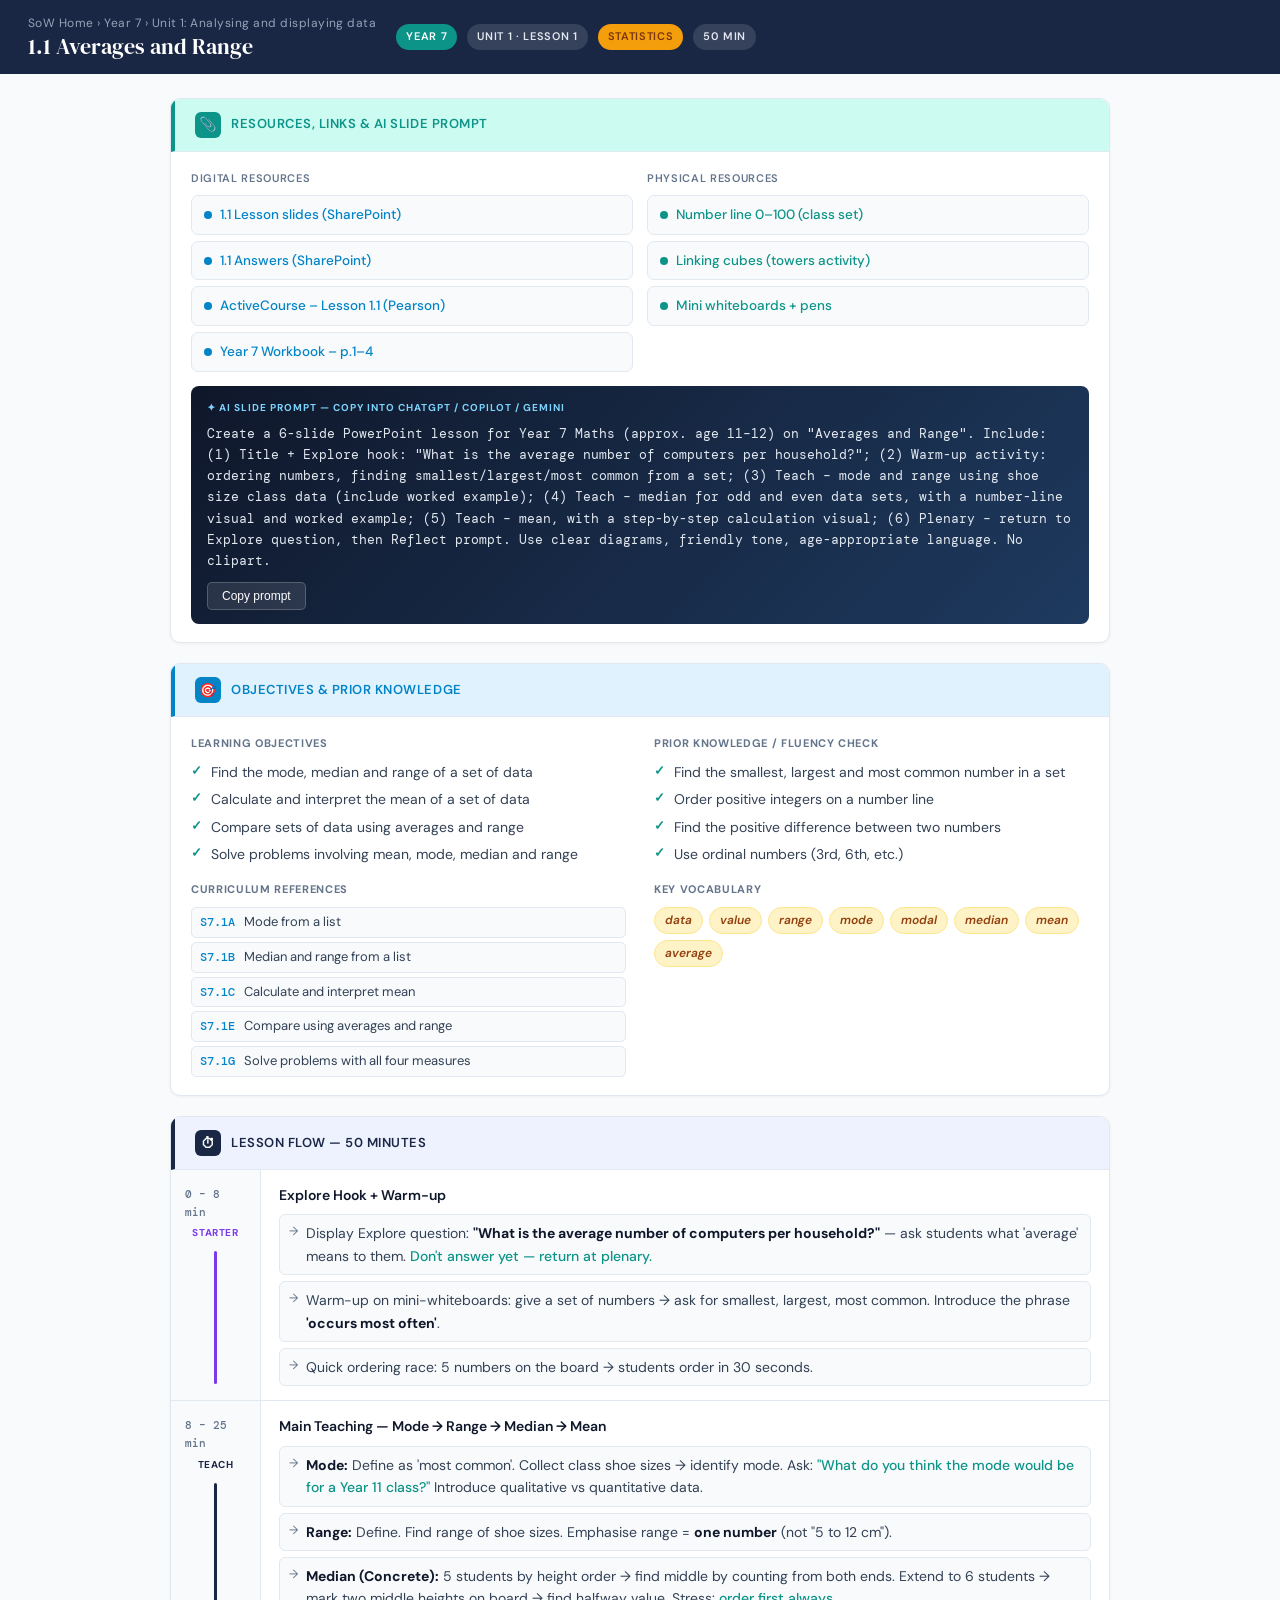
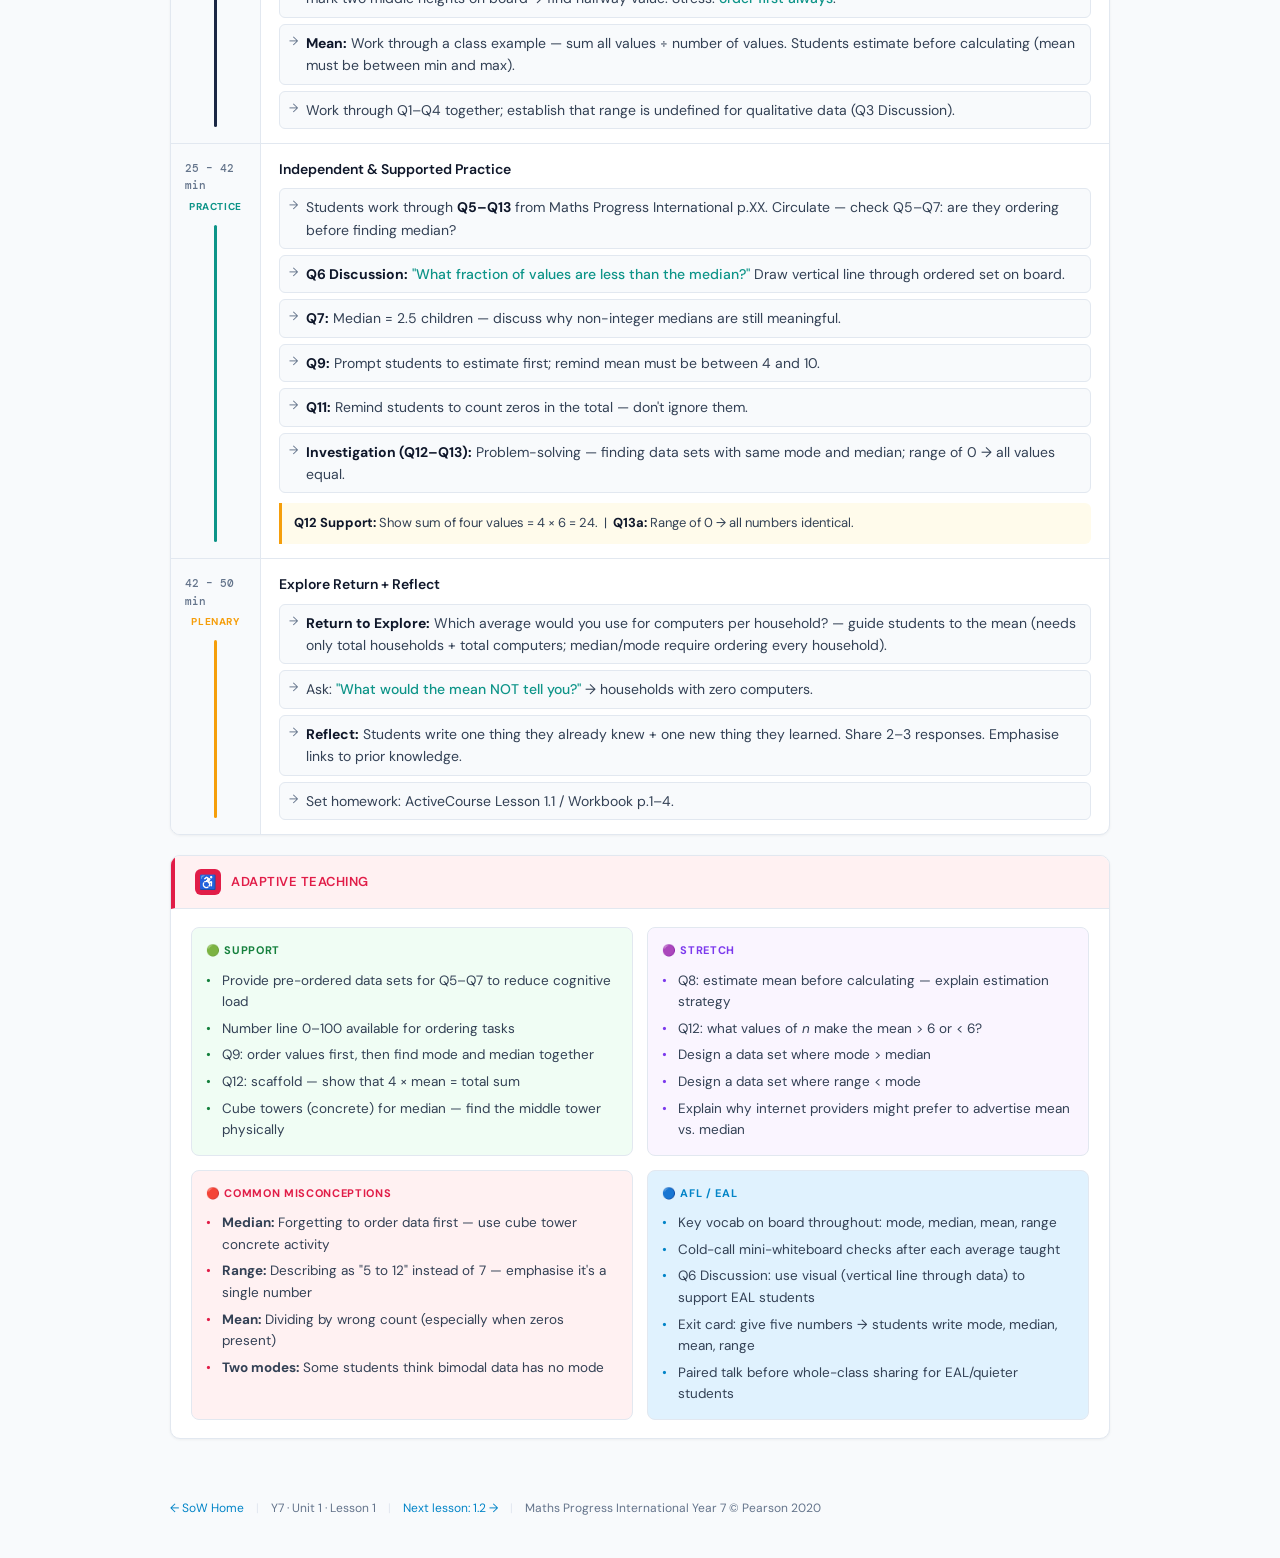
==== lessons/year7/y7-u1-l1.html @ 15810c58 "Create y7-u1-l1.html" ====
<!DOCTYPE html>
<html lang="en">
<head>
<meta charset="UTF-8">
<meta name="viewport" content="width=device-width, initial-scale=1.0">
<title>Y7 · U1 L1 · Averages and Range</title>
<link rel="preconnect" href="https://fonts.googleapis.com">
<link href="https://fonts.googleapis.com/css2?family=DM+Serif+Display&family=DM+Sans:wght@300;400;500;600&family=DM+Mono:wght@400;500&display=swap" rel="stylesheet">
<style>
  :root {
    --navy:    #1a2744;
    --navy-mid:#243257;
    --teal:    #0d9488;
    --teal-lt: #ccfbf1;
    --amber:   #f59e0b;
    --amber-lt:#fffbeb;
    --rose:    #e11d48;
    --rose-lt: #fff1f2;
    --sky:     #0284c7;
    --sky-lt:  #e0f2fe;
    --slate:   #64748b;
    --rule:    #e2e8f0;
    --bg:      #f8fafc;
    --white:   #ffffff;
    --text:    #0f172a;
    --text-mid:#334155;
    --radius:  10px;
  }
  *, *::before, *::after { box-sizing: border-box; margin: 0; padding: 0; }

  body {
    font-family: 'DM Sans', sans-serif;
    font-size: 15px;
    line-height: 1.6;
    color: var(--text);
    background: var(--bg);
  }

  /* ── TOP BAR ── */
  .topbar {
    background: var(--navy);
    color: white;
    padding: 14px 28px;
    display: flex;
    align-items: center;
    gap: 20px;
    flex-wrap: wrap;
  }
  .topbar-crumb {
    font-size: 12px;
    color: #94a3b8;
    letter-spacing: .04em;
  }
  .topbar-crumb a { color: #94a3b8; text-decoration: none; }
  .topbar-crumb a:hover { color: #e2e8f0; }
  .topbar-title {
    font-family: 'DM Serif Display', serif;
    font-size: 22px;
    color: white;
    line-height: 1.2;
    flex: 1;
  }
  .topbar-meta {
    display: flex;
    gap: 10px;
    flex-wrap: wrap;
  }
  .badge {
    font-size: 11px;
    font-weight: 600;
    letter-spacing: .06em;
    text-transform: uppercase;
    padding: 4px 10px;
    border-radius: 20px;
    background: rgba(255,255,255,.12);
    color: #e2e8f0;
  }
  .badge.teal  { background: var(--teal);  color: white; }
  .badge.amber { background: var(--amber); color: #78350f; }

  /* ── MAIN LAYOUT ── */
  .wrapper {
    max-width: 980px;
    margin: 0 auto;
    padding: 24px 20px 60px;
    display: flex;
    flex-direction: column;
    gap: 20px;
  }

  /* ── CARDS ── */
  .card {
    background: var(--white);
    border-radius: var(--radius);
    border: 1px solid var(--rule);
    overflow: hidden;
    box-shadow: 0 1px 3px rgba(0,0,0,.05);
  }
  .card-head {
    display: flex;
    align-items: center;
    gap: 10px;
    padding: 13px 20px;
    border-bottom: 1px solid var(--rule);
    font-weight: 600;
    font-size: 13px;
    letter-spacing: .04em;
    text-transform: uppercase;
    color: var(--text-mid);
  }
  .card-head .icon {
    width: 26px; height: 26px;
    border-radius: 6px;
    display: flex; align-items: center; justify-content: center;
    font-size: 14px;
    flex-shrink: 0;
  }
  .card-body { padding: 18px 20px; }

  /* section accent colours */
  .s-resources .card-head { border-left: 4px solid var(--teal);   background: var(--teal-lt);  color: var(--teal); }
  .s-resources .icon      { background: var(--teal);  color: white; }
  .s-objectives .card-head { border-left: 4px solid var(--sky);   background: var(--sky-lt);   color: var(--sky); }
  .s-objectives .icon      { background: var(--sky);  color: white; }
  .s-flow .card-head       { border-left: 4px solid var(--navy);  background: #eef2ff; color: var(--navy); }
  .s-flow .icon            { background: var(--navy); color: white; }
  .s-adaptive .card-head   { border-left: 4px solid var(--rose);  background: var(--rose-lt);  color: var(--rose); }
  .s-adaptive .icon        { background: var(--rose); color: white; }

  /* ── SECTION 2: RESOURCES ── */
  .res-grid {
    display: grid;
    grid-template-columns: 1fr 1fr;
    gap: 14px;
  }
  @media (max-width: 620px) { .res-grid { grid-template-columns: 1fr; } }

  .res-block h4 {
    font-size: 11px;
    font-weight: 600;
    text-transform: uppercase;
    letter-spacing: .06em;
    color: var(--slate);
    margin-bottom: 8px;
  }
  .res-links { display: flex; flex-direction: column; gap: 6px; }
  .res-link {
    display: flex;
    align-items: center;
    gap: 8px;
    padding: 8px 12px;
    border-radius: 7px;
    background: #f8fafc;
    border: 1px solid var(--rule);
    text-decoration: none;
    color: var(--sky);
    font-size: 13.5px;
    font-weight: 500;
    transition: background .15s, border-color .15s;
  }
  .res-link:hover { background: var(--sky-lt); border-color: var(--sky); }
  .res-link .dot {
    width: 8px; height: 8px;
    border-radius: 50%;
    background: var(--sky);
    flex-shrink: 0;
  }
  .res-link.physical { color: var(--teal); }
  .res-link.physical .dot { background: var(--teal); }

  .ai-box {
    margin-top: 14px;
    padding: 14px 16px;
    background: linear-gradient(135deg, #0f172a 0%, #1e3a5f 100%);
    border-radius: 8px;
    color: white;
  }
  .ai-box-label {
    font-size: 10px;
    font-weight: 700;
    letter-spacing: .1em;
    text-transform: uppercase;
    color: #7dd3fc;
    margin-bottom: 8px;
  }
  .ai-prompt {
    font-family: 'DM Mono', monospace;
    font-size: 12.5px;
    line-height: 1.7;
    color: #e2e8f0;
    white-space: pre-wrap;
    cursor: text;
    user-select: all;
  }
  .copy-btn {
    margin-top: 10px;
    padding: 6px 14px;
    background: rgba(255,255,255,.1);
    border: 1px solid rgba(255,255,255,.2);
    border-radius: 5px;
    color: white;
    font-size: 12px;
    cursor: pointer;
    transition: background .15s;
  }
  .copy-btn:hover { background: rgba(255,255,255,.2); }

  /* ── SECTION 3: OBJECTIVES ── */
  .obj-cols {
    display: grid;
    grid-template-columns: 1fr 1fr;
    gap: 16px 28px;
  }
  @media (max-width: 620px) { .obj-cols { grid-template-columns: 1fr; } }

  .obj-block h4 {
    font-size: 11px; font-weight: 700;
    text-transform: uppercase; letter-spacing: .06em;
    color: var(--slate); margin-bottom: 8px;
  }
  .pill-list { display: flex; flex-wrap: wrap; gap: 6px; margin-bottom: 12px; }
  .pill {
    font-size: 12px; font-weight: 500;
    padding: 3px 10px; border-radius: 20px;
    background: var(--sky-lt); color: var(--sky);
    border: 1px solid #bae6fd;
  }
  .check-list { list-style: none; display: flex; flex-direction: column; gap: 5px; }
  .check-list li {
    padding-left: 20px; position: relative;
    font-size: 14px; color: var(--text-mid);
  }
  .check-list li::before {
    content: '✓'; position: absolute; left: 0;
    color: var(--teal); font-weight: 700; font-size: 13px;
  }

  .curr-ref-list { list-style: none; display: flex; flex-direction: column; gap: 4px; }
  .curr-ref-list li {
    font-size: 13px; color: var(--text-mid);
    padding: 4px 8px; border-radius: 5px;
    background: #f8fafc; border: 1px solid var(--rule);
  }
  .curr-ref-list li code {
    font-family: 'DM Mono', monospace; font-size: 11.5px;
    color: var(--sky); font-weight: 500; margin-right: 6px;
  }

  .kw-list { display: flex; flex-wrap: wrap; gap: 6px; }
  .kw {
    font-size: 12px; font-weight: 600;
    padding: 3px 10px; border-radius: 20px;
    background: #fef3c7; color: #92400e;
    border: 1px solid #fde68a;
    font-style: italic;
  }

  /* ── SECTION 4: LESSON FLOW ── */
  .phase-list { display: flex; flex-direction: column; gap: 0; }
  .phase {
    display: grid;
    grid-template-columns: 90px 1fr;
    gap: 0;
    border-bottom: 1px solid var(--rule);
  }
  .phase:last-child { border-bottom: none; }

  .phase-time {
    padding: 16px 14px;
    background: #f8fafc;
    border-right: 1px solid var(--rule);
    display: flex; flex-direction: column;
    align-items: center; justify-content: flex-start;
    gap: 4px;
  }
  .phase-mins {
    font-family: 'DM Mono', monospace;
    font-size: 11px; font-weight: 500; color: var(--slate);
  }
  .phase-label {
    font-size: 10px; font-weight: 700;
    letter-spacing: .06em; text-transform: uppercase;
    text-align: center;
  }
  .phase-bar {
    width: 3px; border-radius: 3px; margin-top: 6px;
    flex: 1; min-height: 20px;
  }
  .ph-starter .phase-label { color: #7c3aed; }
  .ph-starter .phase-bar   { background: #7c3aed; }
  .ph-teach   .phase-label { color: var(--navy); }
  .ph-teach   .phase-bar   { background: var(--navy); }
  .ph-practice .phase-label { color: var(--teal); }
  .ph-practice .phase-bar   { background: var(--teal); }
  .ph-plenary .phase-label  { color: var(--amber); }
  .ph-plenary .phase-bar    { background: var(--amber); }

  .phase-content { padding: 14px 18px; }
  .phase-content h4 {
    font-size: 14px; font-weight: 600; margin-bottom: 8px; color: var(--text);
  }
  .flow-list { list-style: none; display: flex; flex-direction: column; gap: 6px; }
  .flow-list li {
    font-size: 14px; color: var(--text-mid);
    padding: 7px 12px; border-radius: 6px;
    background: #f8fafc; border: 1px solid var(--rule);
    position: relative; padding-left: 26px;
  }
  .flow-list li::before {
    content: '→'; position: absolute; left: 9px;
    color: var(--slate); font-size: 12px;
  }
  .flow-list li strong { color: var(--text); }
  .flow-list li em { color: var(--teal); font-style: normal; font-weight: 500; }

  .q-note {
    margin-top: 10px; padding: 10px 12px;
    background: #fffbeb; border-left: 3px solid var(--amber);
    border-radius: 0 6px 6px 0; font-size: 13px; color: var(--text-mid);
  }
  .q-note strong { color: var(--text); }

  /* ── SECTION 5: ADAPTIVE TEACHING ── */
  .adaptive-grid {
    display: grid;
    grid-template-columns: 1fr 1fr;
    gap: 14px;
  }
  @media (max-width: 620px) { .adaptive-grid { grid-template-columns: 1fr; } }

  .ada-block {
    border-radius: 8px; padding: 14px;
    border: 1px solid var(--rule);
  }
  .ada-block h4 {
    font-size: 11px; font-weight: 700;
    text-transform: uppercase; letter-spacing: .06em;
    margin-bottom: 10px; display: flex; align-items: center; gap: 6px;
  }
  .ada-block ul { list-style: none; display: flex; flex-direction: column; gap: 5px; }
  .ada-block ul li {
    font-size: 13.5px; color: var(--text-mid);
    padding-left: 16px; position: relative;
  }
  .ada-block ul li::before { content: '•'; position: absolute; left: 0; }

  .ada-support { background: #f0fdf4; }
  .ada-support h4 { color: #15803d; }
  .ada-support ul li::before { color: #15803d; }

  .ada-stretch { background: #faf5ff; }
  .ada-stretch h4 { color: #7c3aed; }
  .ada-stretch ul li::before { color: #7c3aed; }

  .ada-misc { background: var(--rose-lt); }
  .ada-misc h4 { color: var(--rose); }
  .ada-misc ul li::before { color: var(--rose); }

  .ada-afl { background: var(--sky-lt); }
  .ada-afl h4 { color: var(--sky); }
  .ada-afl ul li::before { color: var(--sky); }

  /* ── FOOTER ── */
  .footer {
    max-width: 980px; margin: 0 auto; padding: 0 20px 40px;
    display: flex; gap: 12px; flex-wrap: wrap;
    align-items: center; font-size: 12px; color: var(--slate);
  }
  .footer a { color: var(--sky); text-decoration: none; }
  .footer a:hover { text-decoration: underline; }
  .footer-sep { color: var(--rule); }
</style>
</head>
<body>

<!-- TOP BAR -->
<div class="topbar">
  <div>
    <div class="topbar-crumb">
      <a href="../index.html">SoW Home</a> › Year 7 › Unit 1: Analysing and displaying data
    </div>
    <div class="topbar-title">1.1 Averages and Range</div>
  </div>
  <div class="topbar-meta">
    <span class="badge teal">Year 7</span>
    <span class="badge">Unit 1 · Lesson 1</span>
    <span class="badge amber">Statistics</span>
    <span class="badge">50 min</span>
  </div>
</div>

<div class="wrapper">

  <!-- ═══ SECTION 2: RESOURCES & AI PROMPT (top, visible first) ═══ -->
  <div class="card s-resources">
    <div class="card-head">
      <div class="icon">📎</div>
      Resources, Links &amp; AI Slide Prompt
    </div>
    <div class="card-body">
      <div class="res-grid">

        <div class="res-block">
          <h4>Digital Resources</h4>
          <div class="res-links">
            <a href="#" class="res-link">
              <span class="dot"></span>1.1 Lesson slides (SharePoint)
            </a>
            <a href="#" class="res-link">
              <span class="dot"></span>1.1 Answers (SharePoint)
            </a>
            <a href="#" class="res-link">
              <span class="dot"></span>ActiveCourse – Lesson 1.1 (Pearson)
            </a>
            <a href="#" class="res-link">
              <span class="dot"></span>Year 7 Workbook – p.1–4
            </a>
          </div>
        </div>

        <div class="res-block">
          <h4>Physical Resources</h4>
          <div class="res-links">
            <a href="#" class="res-link physical">
              <span class="dot"></span>Number line 0–100 (class set)
            </a>
            <a href="#" class="res-link physical">
              <span class="dot"></span>Linking cubes (towers activity)
            </a>
            <a href="#" class="res-link physical">
              <span class="dot"></span>Mini whiteboards + pens
            </a>
          </div>
        </div>

      </div>

      <div class="ai-box">
        <div class="ai-box-label">✦ AI Slide Prompt — copy into ChatGPT / Copilot / Gemini</div>
        <div class="ai-prompt" id="aiPrompt">Create a 6-slide PowerPoint lesson for Year 7 Maths (approx. age 11–12) on "Averages and Range". Include: (1) Title + Explore hook: "What is the average number of computers per household?"; (2) Warm-up activity: ordering numbers, finding smallest/largest/most common from a set; (3) Teach – mode and range using shoe size class data (include worked example); (4) Teach – median for odd and even data sets, with a number-line visual and worked example; (5) Teach – mean, with a step-by-step calculation visual; (6) Plenary – return to Explore question, then Reflect prompt. Use clear diagrams, friendly tone, age-appropriate language. No clipart.</div>
        <button class="copy-btn" onclick="copyPrompt()">Copy prompt</button>
      </div>
    </div>
  </div>

  <!-- ═══ SECTION 3: OBJECTIVES & PRIOR KNOWLEDGE ═══ -->
  <div class="card s-objectives">
    <div class="card-head">
      <div class="icon">🎯</div>
      Objectives &amp; Prior Knowledge
    </div>
    <div class="card-body">
      <div class="obj-cols">

        <div class="obj-block">
          <h4>Learning Objectives</h4>
          <ul class="check-list">
            <li>Find the mode, median and range of a set of data</li>
            <li>Calculate and interpret the mean of a set of data</li>
            <li>Compare sets of data using averages and range</li>
            <li>Solve problems involving mean, mode, median and range</li>
          </ul>
        </div>

        <div class="obj-block">
          <h4>Prior Knowledge / Fluency Check</h4>
          <ul class="check-list">
            <li>Find the smallest, largest and most common number in a set</li>
            <li>Order positive integers on a number line</li>
            <li>Find the positive difference between two numbers</li>
            <li>Use ordinal numbers (3rd, 6th, etc.)</li>
          </ul>
        </div>

        <div class="obj-block">
          <h4>Curriculum References</h4>
          <ul class="curr-ref-list">
            <li><code>S7.1A</code> Mode from a list</li>
            <li><code>S7.1B</code> Median and range from a list</li>
            <li><code>S7.1C</code> Calculate and interpret mean</li>
            <li><code>S7.1E</code> Compare using averages and range</li>
            <li><code>S7.1G</code> Solve problems with all four measures</li>
          </ul>
        </div>

        <div class="obj-block">
          <h4>Key Vocabulary</h4>
          <div class="kw-list">
            <span class="kw">data</span>
            <span class="kw">value</span>
            <span class="kw">range</span>
            <span class="kw">mode</span>
            <span class="kw">modal</span>
            <span class="kw">median</span>
            <span class="kw">mean</span>
            <span class="kw">average</span>
          </div>
        </div>

      </div>
    </div>
  </div>

  <!-- ═══ SECTION 4: LESSON FLOW ═══ -->
  <div class="card s-flow">
    <div class="card-head">
      <div class="icon">⏱</div>
      Lesson Flow — 50 minutes
    </div>
    <div class="card-body" style="padding: 0;">
      <div class="phase-list">

        <!-- STARTER -->
        <div class="phase ph-starter">
          <div class="phase-time">
            <div class="phase-mins">0 – 8 min</div>
            <div class="phase-label">Starter</div>
            <div class="phase-bar"></div>
          </div>
          <div class="phase-content">
            <h4>Explore Hook + Warm-up</h4>
            <ul class="flow-list">
              <li>Display Explore question: <strong>"What is the average number of computers per household?"</strong> — ask students what 'average' means to them. <em>Don't answer yet — return at plenary.</em></li>
              <li>Warm-up on mini-whiteboards: give a set of numbers → ask for smallest, largest, most common. Introduce the phrase <strong>'occurs most often'</strong>.</li>
              <li>Quick ordering race: 5 numbers on the board → students order in 30 seconds.</li>
            </ul>
          </div>
        </div>

        <!-- TEACH -->
        <div class="phase ph-teach">
          <div class="phase-time">
            <div class="phase-mins">8 – 25 min</div>
            <div class="phase-label">Teach</div>
            <div class="phase-bar"></div>
          </div>
          <div class="phase-content">
            <h4>Main Teaching — Mode → Range → Median → Mean</h4>
            <ul class="flow-list">
              <li><strong>Mode:</strong> Define as 'most common'. Collect class shoe sizes → identify mode. Ask: <em>"What do you think the mode would be for a Year 11 class?"</em> Introduce qualitative vs quantitative data.</li>
              <li><strong>Range:</strong> Define. Find range of shoe sizes. Emphasise range = <strong>one number</strong> (not "5 to 12 cm").</li>
              <li><strong>Median (Concrete):</strong> 5 students by height order → find middle by counting from both ends. Extend to 6 students → mark two middle heights on board → find halfway value. Stress: <em>order first always</em>.</li>
              <li><strong>Mean:</strong> Work through a class example — sum all values ÷ number of values. Students estimate before calculating (mean must be between min and max).</li>
              <li>Work through Q1–Q4 together; establish that range is undefined for qualitative data (Q3 Discussion).</li>
            </ul>
          </div>
        </div>

        <!-- PRACTICE -->
        <div class="phase ph-practice">
          <div class="phase-time">
            <div class="phase-mins">25 – 42 min</div>
            <div class="phase-label">Practice</div>
            <div class="phase-bar"></div>
          </div>
          <div class="phase-content">
            <h4>Independent &amp; Supported Practice</h4>
            <ul class="flow-list">
              <li>Students work through <strong>Q5–Q13</strong> from Maths Progress International p.XX. Circulate — check Q5–Q7: are they ordering before finding median?</li>
              <li><strong>Q6 Discussion:</strong> <em>"What fraction of values are less than the median?"</em> Draw vertical line through ordered set on board.</li>
              <li><strong>Q7:</strong> Median = 2.5 children — discuss why non-integer medians are still meaningful.</li>
              <li><strong>Q9:</strong> Prompt students to estimate first; remind mean must be between 4 and 10.</li>
              <li><strong>Q11:</strong> Remind students to count zeros in the total — don't ignore them.</li>
              <li><strong>Investigation (Q12–Q13):</strong> Problem-solving — finding data sets with same mode and median; range of 0 → all values equal.</li>
            </ul>
            <div class="q-note">
              <strong>Q12 Support:</strong> Show sum of four values = 4 × 6 = 24. &nbsp;|&nbsp;
              <strong>Q13a:</strong> Range of 0 → all numbers identical.
            </div>
          </div>
        </div>

        <!-- PLENARY -->
        <div class="phase ph-plenary">
          <div class="phase-time">
            <div class="phase-mins">42 – 50 min</div>
            <div class="phase-label">Plenary</div>
            <div class="phase-bar"></div>
          </div>
          <div class="phase-content">
            <h4>Explore Return + Reflect</h4>
            <ul class="flow-list">
              <li><strong>Return to Explore:</strong> Which average would you use for computers per household? — guide students to the mean (needs only total households + total computers; median/mode require ordering every household).</li>
              <li>Ask: <em>"What would the mean NOT tell you?"</em> → households with zero computers.</li>
              <li><strong>Reflect:</strong> Students write one thing they already knew + one new thing they learned. Share 2–3 responses. Emphasise links to prior knowledge.</li>
              <li>Set homework: ActiveCourse Lesson 1.1 / Workbook p.1–4.</li>
            </ul>
          </div>
        </div>

      </div>
    </div>
  </div>

  <!-- ═══ SECTION 5: ADAPTIVE TEACHING ═══ -->
  <div class="card s-adaptive">
    <div class="card-head">
      <div class="icon">♿</div>
      Adaptive Teaching
    </div>
    <div class="card-body">
      <div class="adaptive-grid">

        <div class="ada-block ada-support">
          <h4>🟢 Support</h4>
          <ul>
            <li>Provide pre-ordered data sets for Q5–Q7 to reduce cognitive load</li>
            <li>Number line 0–100 available for ordering tasks</li>
            <li>Q9: order values first, then find mode and median together</li>
            <li>Q12: scaffold — show that 4 × mean = total sum</li>
            <li>Cube towers (concrete) for median — find the middle tower physically</li>
          </ul>
        </div>

        <div class="ada-block ada-stretch">
          <h4>🟣 Stretch</h4>
          <ul>
            <li>Q8: estimate mean before calculating — explain estimation strategy</li>
            <li>Q12: what values of <em>n</em> make the mean &gt; 6 or &lt; 6?</li>
            <li>Design a data set where mode &gt; median</li>
            <li>Design a data set where range &lt; mode</li>
            <li>Explain why internet providers might prefer to advertise mean vs. median</li>
          </ul>
        </div>

        <div class="ada-block ada-misc">
          <h4>🔴 Common Misconceptions</h4>
          <ul>
            <li><strong>Median:</strong> Forgetting to order data first — use cube tower concrete activity</li>
            <li><strong>Range:</strong> Describing as "5 to 12" instead of 7 — emphasise it's a single number</li>
            <li><strong>Mean:</strong> Dividing by wrong count (especially when zeros present)</li>
            <li><strong>Two modes:</strong> Some students think bimodal data has no mode</li>
          </ul>
        </div>

        <div class="ada-block ada-afl">
          <h4>🔵 AFL / EAL</h4>
          <ul>
            <li>Key vocab on board throughout: mode, median, mean, range</li>
            <li>Cold-call mini-whiteboard checks after each average taught</li>
            <li>Q6 Discussion: use visual (vertical line through data) to support EAL students</li>
            <li>Exit card: give five numbers → students write mode, median, mean, range</li>
            <li>Paired talk before whole-class sharing for EAL/quieter students</li>
          </ul>
        </div>

      </div>
    </div>
  </div>

</div><!-- /wrapper -->

<!-- FOOTER -->
<div class="footer">
  <a href="../index.html">← SoW Home</a>
  <span class="footer-sep">|</span>
  <span>Y7 · Unit 1 · Lesson 1</span>
  <span class="footer-sep">|</span>
  <a href="y7-u1-l2.html">Next lesson: 1.2 →</a>
  <span class="footer-sep">|</span>
  <span>Maths Progress International Year 7 © Pearson 2020</span>
</div>

<script>
function copyPrompt() {
  const text = document.getElementById('aiPrompt').innerText;
  navigator.clipboard.writeText(text).then(() => {
    const btn = document.querySelector('.copy-btn');
    btn.textContent = '✓ Copied!';
    setTimeout(() => { btn.textContent = 'Copy prompt'; }, 2000);
  });
}
</script>
</body>
</html>
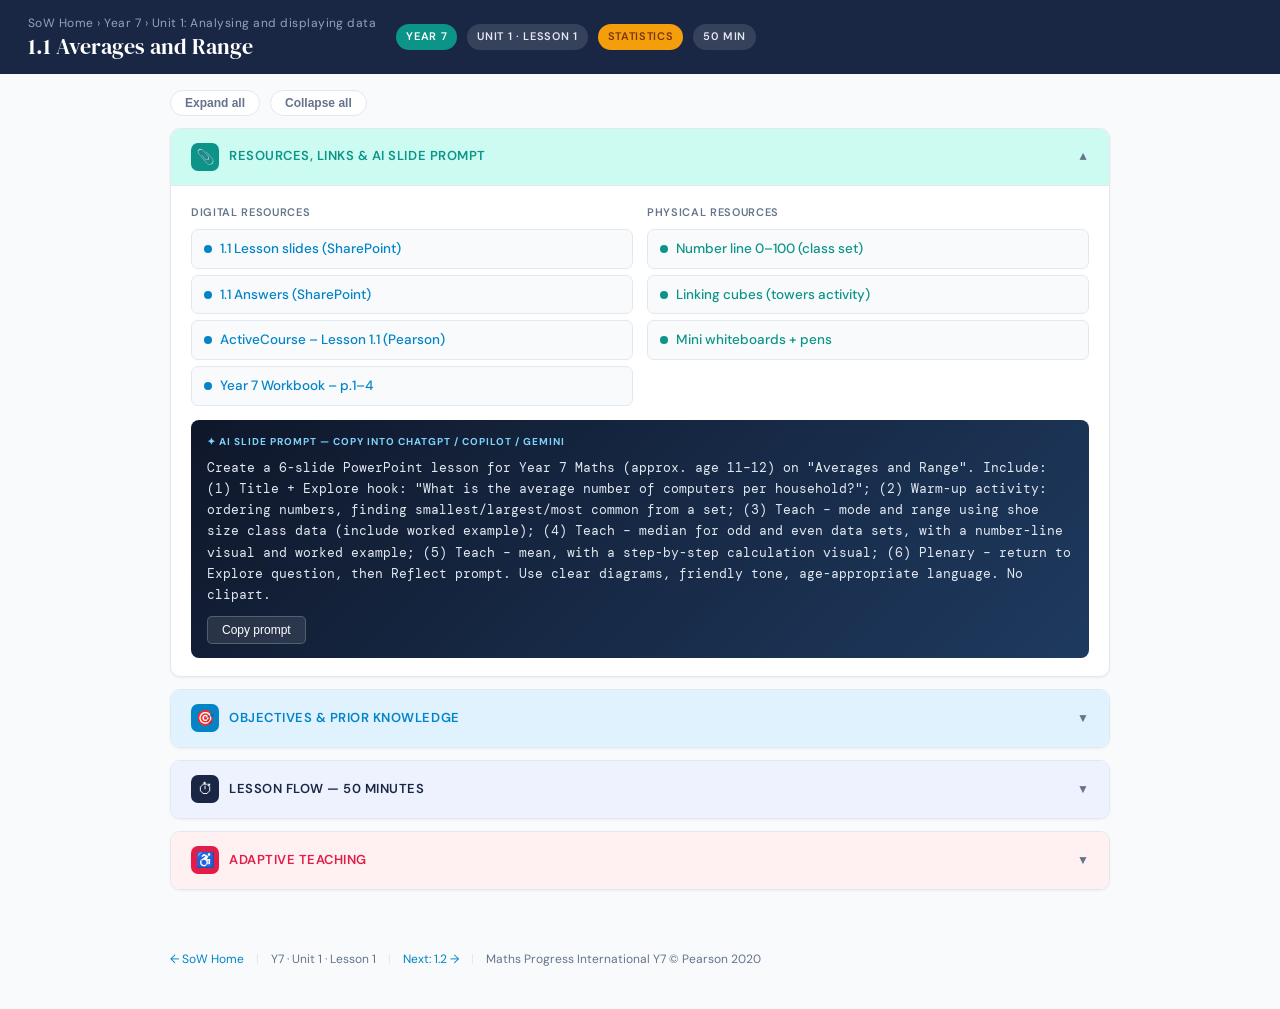
==== commit 88dce5d6: "Update y7-u1-l1.html" ====
--- a/lessons/year7/y7-u1-l1.html
+++ b/lessons/year7/y7-u1-l1.html
@@ -9,7 +9,6 @@
 <style>
   :root {
     --navy:    #1a2744;
-    --navy-mid:#243257;
     --teal:    #0d9488;
     --teal-lt: #ccfbf1;
     --amber:   #f59e0b;
@@ -46,326 +45,179 @@
     gap: 20px;
     flex-wrap: wrap;
   }
-  .topbar-crumb {
-    font-size: 12px;
-    color: #94a3b8;
-    letter-spacing: .04em;
-  }
+  .topbar-crumb { font-size: 12px; color: #94a3b8; letter-spacing: .04em; }
   .topbar-crumb a { color: #94a3b8; text-decoration: none; }
   .topbar-crumb a:hover { color: #e2e8f0; }
   .topbar-title {
     font-family: 'DM Serif Display', serif;
-    font-size: 22px;
-    color: white;
-    line-height: 1.2;
-    flex: 1;
-  }
-  .topbar-meta {
-    display: flex;
-    gap: 10px;
-    flex-wrap: wrap;
-  }
+    font-size: 22px; color: white; line-height: 1.2; flex: 1;
+  }
+  .topbar-meta { display: flex; gap: 10px; flex-wrap: wrap; }
   .badge {
-    font-size: 11px;
-    font-weight: 600;
-    letter-spacing: .06em;
-    text-transform: uppercase;
-    padding: 4px 10px;
-    border-radius: 20px;
-    background: rgba(255,255,255,.12);
-    color: #e2e8f0;
-  }
-  .badge.teal  { background: var(--teal);  color: white; }
+    font-size: 11px; font-weight: 600; letter-spacing: .06em;
+    text-transform: uppercase; padding: 4px 10px; border-radius: 20px;
+    background: rgba(255,255,255,.12); color: #e2e8f0;
+  }
+  .badge.teal  { background: var(--teal); color: white; }
   .badge.amber { background: var(--amber); color: #78350f; }
 
-  /* ── MAIN LAYOUT ── */
+  /* ── EXPAND / COLLAPSE CONTROLS ── */
+  .controls {
+    max-width: 980px; margin: 16px auto 0; padding: 0 20px;
+    display: flex; gap: 10px; align-items: center;
+  }
+  .ctrl-btn {
+    font-size: 12px; font-weight: 600; padding: 5px 14px;
+    border-radius: 20px; border: 1px solid var(--rule);
+    background: white; color: var(--slate); cursor: pointer;
+    transition: all .15s;
+  }
+  .ctrl-btn:hover { background: var(--navy); color: white; border-color: var(--navy); }
+
+  /* ── WRAPPER ── */
   .wrapper {
-    max-width: 980px;
-    margin: 0 auto;
-    padding: 24px 20px 60px;
-    display: flex;
-    flex-direction: column;
-    gap: 20px;
-  }
-
-  /* ── CARDS ── */
+    max-width: 980px; margin: 12px auto 0;
+    padding: 0 20px 60px;
+    display: flex; flex-direction: column; gap: 12px;
+  }
+
+  /* ── COLLAPSIBLE CARD ── */
   .card {
-    background: var(--white);
-    border-radius: var(--radius);
-    border: 1px solid var(--rule);
-    overflow: hidden;
+    background: var(--white); border-radius: var(--radius);
+    border: 1px solid var(--rule); overflow: hidden;
     box-shadow: 0 1px 3px rgba(0,0,0,.05);
   }
   .card-head {
-    display: flex;
-    align-items: center;
-    gap: 10px;
-    padding: 13px 20px;
-    border-bottom: 1px solid var(--rule);
-    font-weight: 600;
-    font-size: 13px;
-    letter-spacing: .04em;
-    text-transform: uppercase;
-    color: var(--text-mid);
-  }
-  .card-head .icon {
-    width: 26px; height: 26px;
-    border-radius: 6px;
+    display: flex; align-items: center; gap: 10px;
+    padding: 14px 20px; cursor: pointer;
+    user-select: none; transition: background .15s;
+    border-bottom: 1px solid transparent;
+  }
+  .card-head:hover { filter: brightness(.97); }
+  .card.open .card-head { border-bottom-color: var(--rule); }
+
+  .head-icon {
+    width: 28px; height: 28px; border-radius: 7px;
     display: flex; align-items: center; justify-content: center;
-    font-size: 14px;
-    flex-shrink: 0;
-  }
+    font-size: 15px; flex-shrink: 0;
+  }
+  .head-label {
+    font-weight: 600; font-size: 13px;
+    letter-spacing: .04em; text-transform: uppercase; flex: 1;
+  }
+  .head-chevron {
+    font-size: 12px; color: var(--slate);
+    transition: transform .25s; flex-shrink: 0;
+  }
+  .card.open .head-chevron { transform: rotate(180deg); }
+
+  /* animated collapse using grid trick */
+  .card-body-wrap {
+    display: grid;
+    grid-template-rows: 0fr;
+    transition: grid-template-rows .28s ease;
+  }
+  .card.open .card-body-wrap { grid-template-rows: 1fr; }
+  .card-body-inner { overflow: hidden; }
   .card-body { padding: 18px 20px; }
 
   /* section accent colours */
-  .s-resources .card-head { border-left: 4px solid var(--teal);   background: var(--teal-lt);  color: var(--teal); }
-  .s-resources .icon      { background: var(--teal);  color: white; }
-  .s-objectives .card-head { border-left: 4px solid var(--sky);   background: var(--sky-lt);   color: var(--sky); }
-  .s-objectives .icon      { background: var(--sky);  color: white; }
-  .s-flow .card-head       { border-left: 4px solid var(--navy);  background: #eef2ff; color: var(--navy); }
-  .s-flow .icon            { background: var(--navy); color: white; }
-  .s-adaptive .card-head   { border-left: 4px solid var(--rose);  background: var(--rose-lt);  color: var(--rose); }
-  .s-adaptive .icon        { background: var(--rose); color: white; }
-
-  /* ── SECTION 2: RESOURCES ── */
-  .res-grid {
-    display: grid;
-    grid-template-columns: 1fr 1fr;
-    gap: 14px;
-  }
-  @media (max-width: 620px) { .res-grid { grid-template-columns: 1fr; } }
-
-  .res-block h4 {
-    font-size: 11px;
-    font-weight: 600;
-    text-transform: uppercase;
-    letter-spacing: .06em;
-    color: var(--slate);
-    margin-bottom: 8px;
-  }
+  .s-resources .card-head  { background: var(--teal-lt); }
+  .s-resources .head-label { color: var(--teal); }
+  .s-resources .head-icon  { background: var(--teal); color: white; }
+
+  .s-objectives .card-head  { background: var(--sky-lt); }
+  .s-objectives .head-label { color: var(--sky); }
+  .s-objectives .head-icon  { background: var(--sky); color: white; }
+
+  .s-flow .card-head  { background: #eef2ff; }
+  .s-flow .head-label { color: var(--navy); }
+  .s-flow .head-icon  { background: var(--navy); color: white; }
+
+  .s-adaptive .card-head  { background: var(--rose-lt); }
+  .s-adaptive .head-label { color: var(--rose); }
+  .s-adaptive .head-icon  { background: var(--rose); color: white; }
+
+  /* ── RESOURCES ── */
+  .res-grid { display: grid; grid-template-columns: 1fr 1fr; gap: 14px; }
+  @media (max-width:620px) { .res-grid { grid-template-columns: 1fr; } }
+  .res-block h4 { font-size: 11px; font-weight: 600; text-transform: uppercase; letter-spacing: .06em; color: var(--slate); margin-bottom: 8px; }
   .res-links { display: flex; flex-direction: column; gap: 6px; }
   .res-link {
-    display: flex;
-    align-items: center;
-    gap: 8px;
-    padding: 8px 12px;
-    border-radius: 7px;
-    background: #f8fafc;
-    border: 1px solid var(--rule);
-    text-decoration: none;
-    color: var(--sky);
-    font-size: 13.5px;
-    font-weight: 500;
+    display: flex; align-items: center; gap: 8px; padding: 8px 12px;
+    border-radius: 7px; background: #f8fafc; border: 1px solid var(--rule);
+    text-decoration: none; color: var(--sky); font-size: 13.5px; font-weight: 500;
     transition: background .15s, border-color .15s;
   }
   .res-link:hover { background: var(--sky-lt); border-color: var(--sky); }
-  .res-link .dot {
-    width: 8px; height: 8px;
-    border-radius: 50%;
-    background: var(--sky);
-    flex-shrink: 0;
-  }
+  .res-link .dot { width: 8px; height: 8px; border-radius: 50%; background: var(--sky); flex-shrink: 0; }
   .res-link.physical { color: var(--teal); }
   .res-link.physical .dot { background: var(--teal); }
 
   .ai-box {
-    margin-top: 14px;
-    padding: 14px 16px;
+    margin-top: 14px; padding: 14px 16px;
     background: linear-gradient(135deg, #0f172a 0%, #1e3a5f 100%);
-    border-radius: 8px;
-    color: white;
-  }
-  .ai-box-label {
-    font-size: 10px;
-    font-weight: 700;
-    letter-spacing: .1em;
-    text-transform: uppercase;
-    color: #7dd3fc;
-    margin-bottom: 8px;
-  }
-  .ai-prompt {
-    font-family: 'DM Mono', monospace;
-    font-size: 12.5px;
-    line-height: 1.7;
-    color: #e2e8f0;
-    white-space: pre-wrap;
-    cursor: text;
-    user-select: all;
-  }
+    border-radius: 8px; color: white;
+  }
+  .ai-box-label { font-size: 10px; font-weight: 700; letter-spacing: .1em; text-transform: uppercase; color: #7dd3fc; margin-bottom: 8px; }
+  .ai-prompt { font-family: 'DM Mono', monospace; font-size: 12.5px; line-height: 1.7; color: #e2e8f0; white-space: pre-wrap; user-select: all; }
   .copy-btn {
-    margin-top: 10px;
-    padding: 6px 14px;
-    background: rgba(255,255,255,.1);
-    border: 1px solid rgba(255,255,255,.2);
-    border-radius: 5px;
-    color: white;
-    font-size: 12px;
-    cursor: pointer;
-    transition: background .15s;
+    margin-top: 10px; padding: 6px 14px;
+    background: rgba(255,255,255,.1); border: 1px solid rgba(255,255,255,.2);
+    border-radius: 5px; color: white; font-size: 12px; cursor: pointer; transition: background .15s;
   }
   .copy-btn:hover { background: rgba(255,255,255,.2); }
 
-  /* ── SECTION 3: OBJECTIVES ── */
-  .obj-cols {
-    display: grid;
-    grid-template-columns: 1fr 1fr;
-    gap: 16px 28px;
-  }
-  @media (max-width: 620px) { .obj-cols { grid-template-columns: 1fr; } }
-
-  .obj-block h4 {
-    font-size: 11px; font-weight: 700;
-    text-transform: uppercase; letter-spacing: .06em;
-    color: var(--slate); margin-bottom: 8px;
-  }
-  .pill-list { display: flex; flex-wrap: wrap; gap: 6px; margin-bottom: 12px; }
-  .pill {
-    font-size: 12px; font-weight: 500;
-    padding: 3px 10px; border-radius: 20px;
-    background: var(--sky-lt); color: var(--sky);
-    border: 1px solid #bae6fd;
-  }
+  /* ── OBJECTIVES ── */
+  .obj-cols { display: grid; grid-template-columns: 1fr 1fr; gap: 16px 28px; }
+  @media (max-width:620px) { .obj-cols { grid-template-columns: 1fr; } }
+  .obj-block h4 { font-size: 11px; font-weight: 700; text-transform: uppercase; letter-spacing: .06em; color: var(--slate); margin-bottom: 8px; }
   .check-list { list-style: none; display: flex; flex-direction: column; gap: 5px; }
-  .check-list li {
-    padding-left: 20px; position: relative;
-    font-size: 14px; color: var(--text-mid);
-  }
-  .check-list li::before {
-    content: '✓'; position: absolute; left: 0;
-    color: var(--teal); font-weight: 700; font-size: 13px;
-  }
-
+  .check-list li { padding-left: 20px; position: relative; font-size: 14px; color: var(--text-mid); }
+  .check-list li::before { content: '✓'; position: absolute; left: 0; color: var(--teal); font-weight: 700; font-size: 13px; }
   .curr-ref-list { list-style: none; display: flex; flex-direction: column; gap: 4px; }
-  .curr-ref-list li {
-    font-size: 13px; color: var(--text-mid);
-    padding: 4px 8px; border-radius: 5px;
-    background: #f8fafc; border: 1px solid var(--rule);
-  }
-  .curr-ref-list li code {
-    font-family: 'DM Mono', monospace; font-size: 11.5px;
-    color: var(--sky); font-weight: 500; margin-right: 6px;
-  }
-
+  .curr-ref-list li { font-size: 13px; color: var(--text-mid); padding: 4px 8px; border-radius: 5px; background: #f8fafc; border: 1px solid var(--rule); }
+  .curr-ref-list li code { font-family: 'DM Mono', monospace; font-size: 11.5px; color: var(--sky); font-weight: 500; margin-right: 6px; }
   .kw-list { display: flex; flex-wrap: wrap; gap: 6px; }
-  .kw {
-    font-size: 12px; font-weight: 600;
-    padding: 3px 10px; border-radius: 20px;
-    background: #fef3c7; color: #92400e;
-    border: 1px solid #fde68a;
-    font-style: italic;
-  }
-
-  /* ── SECTION 4: LESSON FLOW ── */
-  .phase-list { display: flex; flex-direction: column; gap: 0; }
-  .phase {
-    display: grid;
-    grid-template-columns: 90px 1fr;
-    gap: 0;
-    border-bottom: 1px solid var(--rule);
-  }
+  .kw { font-size: 12px; font-weight: 600; padding: 3px 10px; border-radius: 20px; background: #fef3c7; color: #92400e; border: 1px solid #fde68a; font-style: italic; }
+
+  /* ── LESSON FLOW ── */
+  .phase-list { display: flex; flex-direction: column; }
+  .phase { display: grid; grid-template-columns: 90px 1fr; border-bottom: 1px solid var(--rule); }
   .phase:last-child { border-bottom: none; }
-
-  .phase-time {
-    padding: 16px 14px;
-    background: #f8fafc;
-    border-right: 1px solid var(--rule);
-    display: flex; flex-direction: column;
-    align-items: center; justify-content: flex-start;
-    gap: 4px;
-  }
-  .phase-mins {
-    font-family: 'DM Mono', monospace;
-    font-size: 11px; font-weight: 500; color: var(--slate);
-  }
-  .phase-label {
-    font-size: 10px; font-weight: 700;
-    letter-spacing: .06em; text-transform: uppercase;
-    text-align: center;
-  }
-  .phase-bar {
-    width: 3px; border-radius: 3px; margin-top: 6px;
-    flex: 1; min-height: 20px;
-  }
-  .ph-starter .phase-label { color: #7c3aed; }
-  .ph-starter .phase-bar   { background: #7c3aed; }
-  .ph-teach   .phase-label { color: var(--navy); }
-  .ph-teach   .phase-bar   { background: var(--navy); }
-  .ph-practice .phase-label { color: var(--teal); }
-  .ph-practice .phase-bar   { background: var(--teal); }
-  .ph-plenary .phase-label  { color: var(--amber); }
-  .ph-plenary .phase-bar    { background: var(--amber); }
-
+  .phase-time { padding: 16px 14px; background: #f8fafc; border-right: 1px solid var(--rule); display: flex; flex-direction: column; align-items: center; justify-content: flex-start; gap: 4px; }
+  .phase-mins { font-family: 'DM Mono', monospace; font-size: 11px; font-weight: 500; color: var(--slate); }
+  .phase-label { font-size: 10px; font-weight: 700; letter-spacing: .06em; text-transform: uppercase; text-align: center; }
+  .phase-bar { width: 3px; border-radius: 3px; margin-top: 6px; flex: 1; min-height: 20px; }
+  .ph-starter .phase-label { color: #7c3aed; } .ph-starter .phase-bar { background: #7c3aed; }
+  .ph-teach   .phase-label { color: var(--navy); } .ph-teach .phase-bar { background: var(--navy); }
+  .ph-practice .phase-label { color: var(--teal); } .ph-practice .phase-bar { background: var(--teal); }
+  .ph-plenary .phase-label  { color: var(--amber); } .ph-plenary .phase-bar { background: var(--amber); }
   .phase-content { padding: 14px 18px; }
-  .phase-content h4 {
-    font-size: 14px; font-weight: 600; margin-bottom: 8px; color: var(--text);
-  }
+  .phase-content h4 { font-size: 14px; font-weight: 600; margin-bottom: 8px; color: var(--text); }
   .flow-list { list-style: none; display: flex; flex-direction: column; gap: 6px; }
-  .flow-list li {
-    font-size: 14px; color: var(--text-mid);
-    padding: 7px 12px; border-radius: 6px;
-    background: #f8fafc; border: 1px solid var(--rule);
-    position: relative; padding-left: 26px;
-  }
-  .flow-list li::before {
-    content: '→'; position: absolute; left: 9px;
-    color: var(--slate); font-size: 12px;
-  }
+  .flow-list li { font-size: 14px; color: var(--text-mid); padding: 7px 12px 7px 26px; border-radius: 6px; background: #f8fafc; border: 1px solid var(--rule); position: relative; }
+  .flow-list li::before { content: '→'; position: absolute; left: 9px; color: var(--slate); font-size: 12px; }
   .flow-list li strong { color: var(--text); }
   .flow-list li em { color: var(--teal); font-style: normal; font-weight: 500; }
-
-  .q-note {
-    margin-top: 10px; padding: 10px 12px;
-    background: #fffbeb; border-left: 3px solid var(--amber);
-    border-radius: 0 6px 6px 0; font-size: 13px; color: var(--text-mid);
-  }
+  .q-note { margin-top: 10px; padding: 10px 12px; background: #fffbeb; border-left: 3px solid var(--amber); border-radius: 0 6px 6px 0; font-size: 13px; color: var(--text-mid); }
   .q-note strong { color: var(--text); }
 
-  /* ── SECTION 5: ADAPTIVE TEACHING ── */
-  .adaptive-grid {
-    display: grid;
-    grid-template-columns: 1fr 1fr;
-    gap: 14px;
-  }
-  @media (max-width: 620px) { .adaptive-grid { grid-template-columns: 1fr; } }
-
-  .ada-block {
-    border-radius: 8px; padding: 14px;
-    border: 1px solid var(--rule);
-  }
-  .ada-block h4 {
-    font-size: 11px; font-weight: 700;
-    text-transform: uppercase; letter-spacing: .06em;
-    margin-bottom: 10px; display: flex; align-items: center; gap: 6px;
-  }
+  /* ── ADAPTIVE ── */
+  .adaptive-grid { display: grid; grid-template-columns: 1fr 1fr; gap: 14px; }
+  @media (max-width:620px) { .adaptive-grid { grid-template-columns: 1fr; } }
+  .ada-block { border-radius: 8px; padding: 14px; border: 1px solid var(--rule); }
+  .ada-block h4 { font-size: 11px; font-weight: 700; text-transform: uppercase; letter-spacing: .06em; margin-bottom: 10px; }
   .ada-block ul { list-style: none; display: flex; flex-direction: column; gap: 5px; }
-  .ada-block ul li {
-    font-size: 13.5px; color: var(--text-mid);
-    padding-left: 16px; position: relative;
-  }
+  .ada-block ul li { font-size: 13.5px; color: var(--text-mid); padding-left: 16px; position: relative; }
   .ada-block ul li::before { content: '•'; position: absolute; left: 0; }
-
-  .ada-support { background: #f0fdf4; }
-  .ada-support h4 { color: #15803d; }
-  .ada-support ul li::before { color: #15803d; }
-
-  .ada-stretch { background: #faf5ff; }
-  .ada-stretch h4 { color: #7c3aed; }
-  .ada-stretch ul li::before { color: #7c3aed; }
-
-  .ada-misc { background: var(--rose-lt); }
-  .ada-misc h4 { color: var(--rose); }
-  .ada-misc ul li::before { color: var(--rose); }
-
-  .ada-afl { background: var(--sky-lt); }
-  .ada-afl h4 { color: var(--sky); }
-  .ada-afl ul li::before { color: var(--sky); }
+  .ada-support { background: #f0fdf4; } .ada-support h4 { color: #15803d; } .ada-support ul li::before { color: #15803d; }
+  .ada-stretch { background: #faf5ff; } .ada-stretch h4 { color: #7c3aed; } .ada-stretch ul li::before { color: #7c3aed; }
+  .ada-misc    { background: var(--rose-lt); } .ada-misc h4 { color: var(--rose); } .ada-misc ul li::before { color: var(--rose); }
+  .ada-afl     { background: var(--sky-lt); } .ada-afl h4 { color: var(--sky); } .ada-afl ul li::before { color: var(--sky); }
 
   /* ── FOOTER ── */
-  .footer {
-    max-width: 980px; margin: 0 auto; padding: 0 20px 40px;
-    display: flex; gap: 12px; flex-wrap: wrap;
-    align-items: center; font-size: 12px; color: var(--slate);
-  }
+  .footer { max-width: 980px; margin: 0 auto; padding: 0 20px 40px; display: flex; gap: 12px; flex-wrap: wrap; align-items: center; font-size: 12px; color: var(--slate); }
   .footer a { color: var(--sky); text-decoration: none; }
   .footer a:hover { text-decoration: underline; }
   .footer-sep { color: var(--rule); }
@@ -377,7 +229,7 @@
 <div class="topbar">
   <div>
     <div class="topbar-crumb">
-      <a href="../index.html">SoW Home</a> › Year 7 › Unit 1: Analysing and displaying data
+      <a href="../../index.html">SoW Home</a> › Year 7 › Unit 1: Analysing and displaying data
     </div>
     <div class="topbar-title">1.1 Averages and Range</div>
   </div>
@@ -389,287 +241,284 @@
   </div>
 </div>
 
+<!-- EXPAND / COLLAPSE ALL -->
+<div class="controls">
+  <button class="ctrl-btn" onclick="expandAll()">Expand all</button>
+  <button class="ctrl-btn" onclick="collapseAll()">Collapse all</button>
+</div>
+
 <div class="wrapper">
 
-  <!-- ═══ SECTION 2: RESOURCES & AI PROMPT (top, visible first) ═══ -->
-  <div class="card s-resources">
-    <div class="card-head">
-      <div class="icon">📎</div>
-      Resources, Links &amp; AI Slide Prompt
-    </div>
-    <div class="card-body">
-      <div class="res-grid">
-
-        <div class="res-block">
-          <h4>Digital Resources</h4>
-          <div class="res-links">
-            <a href="#" class="res-link">
-              <span class="dot"></span>1.1 Lesson slides (SharePoint)
-            </a>
-            <a href="#" class="res-link">
-              <span class="dot"></span>1.1 Answers (SharePoint)
-            </a>
-            <a href="#" class="res-link">
-              <span class="dot"></span>ActiveCourse – Lesson 1.1 (Pearson)
-            </a>
-            <a href="#" class="res-link">
-              <span class="dot"></span>Year 7 Workbook – p.1–4
-            </a>
+  <!-- ═══ SECTION 2: RESOURCES (open by default) ═══ -->
+  <div class="card s-resources open" id="card-resources">
+    <div class="card-head" onclick="toggle('card-resources')">
+      <div class="head-icon">📎</div>
+      <div class="head-label">Resources, Links &amp; AI Slide Prompt</div>
+      <div class="head-chevron">▼</div>
+    </div>
+    <div class="card-body-wrap">
+      <div class="card-body-inner">
+        <div class="card-body">
+          <div class="res-grid">
+            <div class="res-block">
+              <h4>Digital Resources</h4>
+              <div class="res-links">
+                <a href="#" class="res-link"><span class="dot"></span>1.1 Lesson slides (SharePoint)</a>
+                <a href="#" class="res-link"><span class="dot"></span>1.1 Answers (SharePoint)</a>
+                <a href="#" class="res-link"><span class="dot"></span>ActiveCourse – Lesson 1.1 (Pearson)</a>
+                <a href="#" class="res-link"><span class="dot"></span>Year 7 Workbook – p.1–4</a>
+              </div>
+            </div>
+            <div class="res-block">
+              <h4>Physical Resources</h4>
+              <div class="res-links">
+                <a href="#" class="res-link physical"><span class="dot"></span>Number line 0–100 (class set)</a>
+                <a href="#" class="res-link physical"><span class="dot"></span>Linking cubes (towers activity)</a>
+                <a href="#" class="res-link physical"><span class="dot"></span>Mini whiteboards + pens</a>
+              </div>
+            </div>
+          </div>
+          <div class="ai-box">
+            <div class="ai-box-label">✦ AI Slide Prompt — copy into ChatGPT / Copilot / Gemini</div>
+            <div class="ai-prompt" id="aiPrompt">Create a 6-slide PowerPoint lesson for Year 7 Maths (approx. age 11–12) on "Averages and Range". Include: (1) Title + Explore hook: "What is the average number of computers per household?"; (2) Warm-up activity: ordering numbers, finding smallest/largest/most common from a set; (3) Teach – mode and range using shoe size class data (include worked example); (4) Teach – median for odd and even data sets, with a number-line visual and worked example; (5) Teach – mean, with a step-by-step calculation visual; (6) Plenary – return to Explore question, then Reflect prompt. Use clear diagrams, friendly tone, age-appropriate language. No clipart.</div>
+            <button class="copy-btn" onclick="copyPrompt()">Copy prompt</button>
           </div>
         </div>
-
-        <div class="res-block">
-          <h4>Physical Resources</h4>
-          <div class="res-links">
-            <a href="#" class="res-link physical">
-              <span class="dot"></span>Number line 0–100 (class set)
-            </a>
-            <a href="#" class="res-link physical">
-              <span class="dot"></span>Linking cubes (towers activity)
-            </a>
-            <a href="#" class="res-link physical">
-              <span class="dot"></span>Mini whiteboards + pens
-            </a>
+      </div>
+    </div>
+  </div>
+
+  <!-- ═══ SECTION 3: OBJECTIVES (collapsed) ═══ -->
+  <div class="card s-objectives" id="card-objectives">
+    <div class="card-head" onclick="toggle('card-objectives')">
+      <div class="head-icon">🎯</div>
+      <div class="head-label">Objectives &amp; Prior Knowledge</div>
+      <div class="head-chevron">▼</div>
+    </div>
+    <div class="card-body-wrap">
+      <div class="card-body-inner">
+        <div class="card-body">
+          <div class="obj-cols">
+            <div class="obj-block">
+              <h4>Learning Objectives</h4>
+              <ul class="check-list">
+                <li>Find the mode, median and range of a set of data</li>
+                <li>Calculate and interpret the mean of a set of data</li>
+                <li>Compare sets of data using averages and range</li>
+                <li>Solve problems involving mean, mode, median and range</li>
+              </ul>
+            </div>
+            <div class="obj-block">
+              <h4>Prior Knowledge / Fluency Check</h4>
+              <ul class="check-list">
+                <li>Find the smallest, largest and most common number in a set</li>
+                <li>Order positive integers on a number line</li>
+                <li>Find the positive difference between two numbers</li>
+                <li>Use ordinal numbers (3rd, 6th, etc.)</li>
+              </ul>
+            </div>
+            <div class="obj-block">
+              <h4>Curriculum References</h4>
+              <ul class="curr-ref-list">
+                <li><code>S7.1A</code> Mode from a list</li>
+                <li><code>S7.1B</code> Median and range from a list</li>
+                <li><code>S7.1C</code> Calculate and interpret mean</li>
+                <li><code>S7.1E</code> Compare using averages and range</li>
+                <li><code>S7.1G</code> Solve problems with all four measures</li>
+              </ul>
+            </div>
+            <div class="obj-block">
+              <h4>Key Vocabulary</h4>
+              <div class="kw-list">
+                <span class="kw">data</span><span class="kw">value</span><span class="kw">range</span>
+                <span class="kw">mode</span><span class="kw">modal</span><span class="kw">median</span>
+                <span class="kw">mean</span><span class="kw">average</span>
+              </div>
+            </div>
           </div>
         </div>
-
       </div>
-
-      <div class="ai-box">
-        <div class="ai-box-label">✦ AI Slide Prompt — copy into ChatGPT / Copilot / Gemini</div>
-        <div class="ai-prompt" id="aiPrompt">Create a 6-slide PowerPoint lesson for Year 7 Maths (approx. age 11–12) on "Averages and Range". Include: (1) Title + Explore hook: "What is the average number of computers per household?"; (2) Warm-up activity: ordering numbers, finding smallest/largest/most common from a set; (3) Teach – mode and range using shoe size class data (include worked example); (4) Teach – median for odd and even data sets, with a number-line visual and worked example; (5) Teach – mean, with a step-by-step calculation visual; (6) Plenary – return to Explore question, then Reflect prompt. Use clear diagrams, friendly tone, age-appropriate language. No clipart.</div>
-        <button class="copy-btn" onclick="copyPrompt()">Copy prompt</button>
-      </div>
     </div>
   </div>
 
-  <!-- ═══ SECTION 3: OBJECTIVES & PRIOR KNOWLEDGE ═══ -->
-  <div class="card s-objectives">
-    <div class="card-head">
-      <div class="icon">🎯</div>
-      Objectives &amp; Prior Knowledge
-    </div>
-    <div class="card-body">
-      <div class="obj-cols">
-
-        <div class="obj-block">
-          <h4>Learning Objectives</h4>
-          <ul class="check-list">
-            <li>Find the mode, median and range of a set of data</li>
-            <li>Calculate and interpret the mean of a set of data</li>
-            <li>Compare sets of data using averages and range</li>
-            <li>Solve problems involving mean, mode, median and range</li>
-          </ul>
-        </div>
-
-        <div class="obj-block">
-          <h4>Prior Knowledge / Fluency Check</h4>
-          <ul class="check-list">
-            <li>Find the smallest, largest and most common number in a set</li>
-            <li>Order positive integers on a number line</li>
-            <li>Find the positive difference between two numbers</li>
-            <li>Use ordinal numbers (3rd, 6th, etc.)</li>
-          </ul>
-        </div>
-
-        <div class="obj-block">
-          <h4>Curriculum References</h4>
-          <ul class="curr-ref-list">
-            <li><code>S7.1A</code> Mode from a list</li>
-            <li><code>S7.1B</code> Median and range from a list</li>
-            <li><code>S7.1C</code> Calculate and interpret mean</li>
-            <li><code>S7.1E</code> Compare using averages and range</li>
-            <li><code>S7.1G</code> Solve problems with all four measures</li>
-          </ul>
-        </div>
-
-        <div class="obj-block">
-          <h4>Key Vocabulary</h4>
-          <div class="kw-list">
-            <span class="kw">data</span>
-            <span class="kw">value</span>
-            <span class="kw">range</span>
-            <span class="kw">mode</span>
-            <span class="kw">modal</span>
-            <span class="kw">median</span>
-            <span class="kw">mean</span>
-            <span class="kw">average</span>
+  <!-- ═══ SECTION 4: LESSON FLOW (collapsed) ═══ -->
+  <div class="card s-flow" id="card-flow">
+    <div class="card-head" onclick="toggle('card-flow')">
+      <div class="head-icon">⏱</div>
+      <div class="head-label">Lesson Flow — 50 minutes</div>
+      <div class="head-chevron">▼</div>
+    </div>
+    <div class="card-body-wrap">
+      <div class="card-body-inner">
+        <div class="card-body" style="padding:0;">
+          <div class="phase-list">
+
+            <div class="phase ph-starter">
+              <div class="phase-time">
+                <div class="phase-mins">0 – 8 min</div>
+                <div class="phase-label">Starter</div>
+                <div class="phase-bar"></div>
+              </div>
+              <div class="phase-content">
+                <h4>Explore Hook + Warm-up</h4>
+                <ul class="flow-list">
+                  <li>Display Explore question: <strong>"What is the average number of computers per household?"</strong> — ask what 'average' means to them. <em>Don't answer yet — return at plenary.</em></li>
+                  <li>Mini-whiteboards: give a set of numbers → ask for smallest, largest, most common. Introduce <strong>'occurs most often'</strong>.</li>
+                  <li>Quick ordering race: 5 numbers on board → students order in 30 seconds.</li>
+                </ul>
+              </div>
+            </div>
+
+            <div class="phase ph-teach">
+              <div class="phase-time">
+                <div class="phase-mins">8 – 25 min</div>
+                <div class="phase-label">Teach</div>
+                <div class="phase-bar"></div>
+              </div>
+              <div class="phase-content">
+                <h4>Main Teaching — Mode → Range → Median → Mean</h4>
+                <ul class="flow-list">
+                  <li><strong>Mode:</strong> 'Most common'. Collect class shoe sizes → find mode. Ask: <em>"Mode for a Year 11 class?"</em> Qualitative vs quantitative data.</li>
+                  <li><strong>Range:</strong> Find range of shoe sizes. Emphasise range = <strong>one number</strong>, not "5 to 12 cm".</li>
+                  <li><strong>Median (Concrete):</strong> 5 students by height → find middle. Extend to 6 → mark two middle heights → find halfway. <em>Order first — always.</em></li>
+                  <li><strong>Mean:</strong> Sum all values ÷ count. Students estimate before calculating.</li>
+                  <li>Work through Q1–Q4 together. Establish range undefined for qualitative data (Q3 Discussion).</li>
+                </ul>
+              </div>
+            </div>
+
+            <div class="phase ph-practice">
+              <div class="phase-time">
+                <div class="phase-mins">25 – 42 min</div>
+                <div class="phase-label">Practice</div>
+                <div class="phase-bar"></div>
+              </div>
+              <div class="phase-content">
+                <h4>Independent &amp; Supported Practice</h4>
+                <ul class="flow-list">
+                  <li>Students work through <strong>Q5–Q13</strong>. Circulate — check ordering before median (Q5–Q7).</li>
+                  <li><strong>Q6:</strong> Draw vertical line through ordered set — <em>"What fraction are less than the median?"</em></li>
+                  <li><strong>Q7:</strong> Median = 2.5 children — discuss why non-integer medians are still valid.</li>
+                  <li><strong>Q9:</strong> Estimate first; mean must sit between 4 and 10.</li>
+                  <li><strong>Q11:</strong> Count zeros — don't ignore them in the total.</li>
+                  <li><strong>Investigation Q12–Q13:</strong> Data sets with same mode and median; range of 0 → all values equal.</li>
+                </ul>
+                <div class="q-note">
+                  <strong>Q12 Support:</strong> sum of four values = 4 × 6 = 24 &nbsp;|&nbsp;
+                  <strong>Q13a:</strong> Range of 0 → all numbers identical
+                </div>
+              </div>
+            </div>
+
+            <div class="phase ph-plenary">
+              <div class="phase-time">
+                <div class="phase-mins">42 – 50 min</div>
+                <div class="phase-label">Plenary</div>
+                <div class="phase-bar"></div>
+              </div>
+              <div class="phase-content">
+                <h4>Explore Return + Reflect</h4>
+                <ul class="flow-list">
+                  <li><strong>Return to Explore:</strong> Which average for computers per household? → Mean (needs only totals; median/mode require every household ordered).</li>
+                  <li><em>"What would the mean NOT tell you?"</em> → households with zero computers.</li>
+                  <li><strong>Reflect:</strong> One thing already known + one new thing. Share 2–3 responses.</li>
+                  <li>Set homework: ActiveCourse Lesson 1.1 / Workbook p.1–4.</li>
+                </ul>
+              </div>
+            </div>
+
           </div>
         </div>
-
       </div>
     </div>
   </div>
 
-  <!-- ═══ SECTION 4: LESSON FLOW ═══ -->
-  <div class="card s-flow">
-    <div class="card-head">
-      <div class="icon">⏱</div>
-      Lesson Flow — 50 minutes
-    </div>
-    <div class="card-body" style="padding: 0;">
-      <div class="phase-list">
-
-        <!-- STARTER -->
-        <div class="phase ph-starter">
-          <div class="phase-time">
-            <div class="phase-mins">0 – 8 min</div>
-            <div class="phase-label">Starter</div>
-            <div class="phase-bar"></div>
-          </div>
-          <div class="phase-content">
-            <h4>Explore Hook + Warm-up</h4>
-            <ul class="flow-list">
-              <li>Display Explore question: <strong>"What is the average number of computers per household?"</strong> — ask students what 'average' means to them. <em>Don't answer yet — return at plenary.</em></li>
-              <li>Warm-up on mini-whiteboards: give a set of numbers → ask for smallest, largest, most common. Introduce the phrase <strong>'occurs most often'</strong>.</li>
-              <li>Quick ordering race: 5 numbers on the board → students order in 30 seconds.</li>
-            </ul>
+  <!-- ═══ SECTION 5: ADAPTIVE TEACHING (collapsed) ═══ -->
+  <div class="card s-adaptive" id="card-adaptive">
+    <div class="card-head" onclick="toggle('card-adaptive')">
+      <div class="head-icon">♿</div>
+      <div class="head-label">Adaptive Teaching</div>
+      <div class="head-chevron">▼</div>
+    </div>
+    <div class="card-body-wrap">
+      <div class="card-body-inner">
+        <div class="card-body">
+          <div class="adaptive-grid">
+            <div class="ada-block ada-support">
+              <h4>🟢 Support</h4>
+              <ul>
+                <li>Pre-ordered data sets for Q5–Q7 to reduce cognitive load</li>
+                <li>Number line 0–100 available for ordering tasks</li>
+                <li>Q9: order values first, then find mode and median together</li>
+                <li>Q12: scaffold — 4 × mean = total sum</li>
+                <li>Cube towers (concrete) for median — find middle tower physically</li>
+              </ul>
+            </div>
+            <div class="ada-block ada-stretch">
+              <h4>🟣 Stretch</h4>
+              <ul>
+                <li>Q8: estimate mean before calculating — explain strategy</li>
+                <li>Q12: what values of <em>n</em> make mean &gt; 6 or &lt; 6?</li>
+                <li>Design a data set where mode &gt; median</li>
+                <li>Design a data set where range &lt; mode</li>
+                <li>Why might broadband providers prefer mean vs. median?</li>
+              </ul>
+            </div>
+            <div class="ada-block ada-misc">
+              <h4>🔴 Common Misconceptions</h4>
+              <ul>
+                <li><strong>Median:</strong> Not ordering first — use cube tower activity</li>
+                <li><strong>Range:</strong> Writing "5 to 12" instead of 7 — it's one number</li>
+                <li><strong>Mean:</strong> Wrong count when zeros are present</li>
+                <li><strong>Two modes:</strong> Some think bimodal = no mode</li>
+              </ul>
+            </div>
+            <div class="ada-block ada-afl">
+              <h4>🔵 AFL / EAL</h4>
+              <ul>
+                <li>Key vocab on board throughout: mode, median, mean, range</li>
+                <li>Mini-whiteboard cold-call after each average taught</li>
+                <li>Q6: vertical-line visual supports EAL students</li>
+                <li>Exit card: five numbers → write all four measures</li>
+                <li>Paired talk before whole-class sharing</li>
+              </ul>
+            </div>
           </div>
         </div>
-
-        <!-- TEACH -->
-        <div class="phase ph-teach">
-          <div class="phase-time">
-            <div class="phase-mins">8 – 25 min</div>
-            <div class="phase-label">Teach</div>
-            <div class="phase-bar"></div>
-          </div>
-          <div class="phase-content">
-            <h4>Main Teaching — Mode → Range → Median → Mean</h4>
-            <ul class="flow-list">
-              <li><strong>Mode:</strong> Define as 'most common'. Collect class shoe sizes → identify mode. Ask: <em>"What do you think the mode would be for a Year 11 class?"</em> Introduce qualitative vs quantitative data.</li>
-              <li><strong>Range:</strong> Define. Find range of shoe sizes. Emphasise range = <strong>one number</strong> (not "5 to 12 cm").</li>
-              <li><strong>Median (Concrete):</strong> 5 students by height order → find middle by counting from both ends. Extend to 6 students → mark two middle heights on board → find halfway value. Stress: <em>order first always</em>.</li>
-              <li><strong>Mean:</strong> Work through a class example — sum all values ÷ number of values. Students estimate before calculating (mean must be between min and max).</li>
-              <li>Work through Q1–Q4 together; establish that range is undefined for qualitative data (Q3 Discussion).</li>
-            </ul>
-          </div>
-        </div>
-
-        <!-- PRACTICE -->
-        <div class="phase ph-practice">
-          <div class="phase-time">
-            <div class="phase-mins">25 – 42 min</div>
-            <div class="phase-label">Practice</div>
-            <div class="phase-bar"></div>
-          </div>
-          <div class="phase-content">
-            <h4>Independent &amp; Supported Practice</h4>
-            <ul class="flow-list">
-              <li>Students work through <strong>Q5–Q13</strong> from Maths Progress International p.XX. Circulate — check Q5–Q7: are they ordering before finding median?</li>
-              <li><strong>Q6 Discussion:</strong> <em>"What fraction of values are less than the median?"</em> Draw vertical line through ordered set on board.</li>
-              <li><strong>Q7:</strong> Median = 2.5 children — discuss why non-integer medians are still meaningful.</li>
-              <li><strong>Q9:</strong> Prompt students to estimate first; remind mean must be between 4 and 10.</li>
-              <li><strong>Q11:</strong> Remind students to count zeros in the total — don't ignore them.</li>
-              <li><strong>Investigation (Q12–Q13):</strong> Problem-solving — finding data sets with same mode and median; range of 0 → all values equal.</li>
-            </ul>
-            <div class="q-note">
-              <strong>Q12 Support:</strong> Show sum of four values = 4 × 6 = 24. &nbsp;|&nbsp;
-              <strong>Q13a:</strong> Range of 0 → all numbers identical.
-            </div>
-          </div>
-        </div>
-
-        <!-- PLENARY -->
-        <div class="phase ph-plenary">
-          <div class="phase-time">
-            <div class="phase-mins">42 – 50 min</div>
-            <div class="phase-label">Plenary</div>
-            <div class="phase-bar"></div>
-          </div>
-          <div class="phase-content">
-            <h4>Explore Return + Reflect</h4>
-            <ul class="flow-list">
-              <li><strong>Return to Explore:</strong> Which average would you use for computers per household? — guide students to the mean (needs only total households + total computers; median/mode require ordering every household).</li>
-              <li>Ask: <em>"What would the mean NOT tell you?"</em> → households with zero computers.</li>
-              <li><strong>Reflect:</strong> Students write one thing they already knew + one new thing they learned. Share 2–3 responses. Emphasise links to prior knowledge.</li>
-              <li>Set homework: ActiveCourse Lesson 1.1 / Workbook p.1–4.</li>
-            </ul>
-          </div>
-        </div>
-
       </div>
     </div>
   </div>
 
-  <!-- ═══ SECTION 5: ADAPTIVE TEACHING ═══ -->
-  <div class="card s-adaptive">
-    <div class="card-head">
-      <div class="icon">♿</div>
-      Adaptive Teaching
-    </div>
-    <div class="card-body">
-      <div class="adaptive-grid">
-
-        <div class="ada-block ada-support">
-          <h4>🟢 Support</h4>
-          <ul>
-            <li>Provide pre-ordered data sets for Q5–Q7 to reduce cognitive load</li>
-            <li>Number line 0–100 available for ordering tasks</li>
-            <li>Q9: order values first, then find mode and median together</li>
-            <li>Q12: scaffold — show that 4 × mean = total sum</li>
-            <li>Cube towers (concrete) for median — find the middle tower physically</li>
-          </ul>
-        </div>
-
-        <div class="ada-block ada-stretch">
-          <h4>🟣 Stretch</h4>
-          <ul>
-            <li>Q8: estimate mean before calculating — explain estimation strategy</li>
-            <li>Q12: what values of <em>n</em> make the mean &gt; 6 or &lt; 6?</li>
-            <li>Design a data set where mode &gt; median</li>
-            <li>Design a data set where range &lt; mode</li>
-            <li>Explain why internet providers might prefer to advertise mean vs. median</li>
-          </ul>
-        </div>
-
-        <div class="ada-block ada-misc">
-          <h4>🔴 Common Misconceptions</h4>
-          <ul>
-            <li><strong>Median:</strong> Forgetting to order data first — use cube tower concrete activity</li>
-            <li><strong>Range:</strong> Describing as "5 to 12" instead of 7 — emphasise it's a single number</li>
-            <li><strong>Mean:</strong> Dividing by wrong count (especially when zeros present)</li>
-            <li><strong>Two modes:</strong> Some students think bimodal data has no mode</li>
-          </ul>
-        </div>
-
-        <div class="ada-block ada-afl">
-          <h4>🔵 AFL / EAL</h4>
-          <ul>
-            <li>Key vocab on board throughout: mode, median, mean, range</li>
-            <li>Cold-call mini-whiteboard checks after each average taught</li>
-            <li>Q6 Discussion: use visual (vertical line through data) to support EAL students</li>
-            <li>Exit card: give five numbers → students write mode, median, mean, range</li>
-            <li>Paired talk before whole-class sharing for EAL/quieter students</li>
-          </ul>
-        </div>
-
-      </div>
-    </div>
-  </div>
-
 </div><!-- /wrapper -->
 
-<!-- FOOTER -->
 <div class="footer">
-  <a href="../index.html">← SoW Home</a>
+  <a href="../../index.html">← SoW Home</a>
   <span class="footer-sep">|</span>
   <span>Y7 · Unit 1 · Lesson 1</span>
   <span class="footer-sep">|</span>
-  <a href="y7-u1-l2.html">Next lesson: 1.2 →</a>
+  <a href="y7-u1-l2.html">Next: 1.2 →</a>
   <span class="footer-sep">|</span>
-  <span>Maths Progress International Year 7 © Pearson 2020</span>
+  <span>Maths Progress International Y7 © Pearson 2020</span>
 </div>
 
 <script>
-function copyPrompt() {
-  const text = document.getElementById('aiPrompt').innerText;
-  navigator.clipboard.writeText(text).then(() => {
-    const btn = document.querySelector('.copy-btn');
-    btn.textContent = '✓ Copied!';
-    setTimeout(() => { btn.textContent = 'Copy prompt'; }, 2000);
-  });
-}
+  function toggle(id) {
+    document.getElementById(id).classList.toggle('open');
+  }
+  function expandAll() {
+    document.querySelectorAll('.card').forEach(c => c.classList.add('open'));
+  }
+  function collapseAll() {
+    document.querySelectorAll('.card').forEach(c => c.classList.remove('open'));
+  }
+  function copyPrompt() {
+    const text = document.getElementById('aiPrompt').innerText;
+    navigator.clipboard.writeText(text).then(() => {
+      const btn = document.querySelector('.copy-btn');
+      btn.textContent = '✓ Copied!';
+      setTimeout(() => { btn.textContent = 'Copy prompt'; }, 2000);
+    });
+  }
 </script>
 </body>
 </html>
